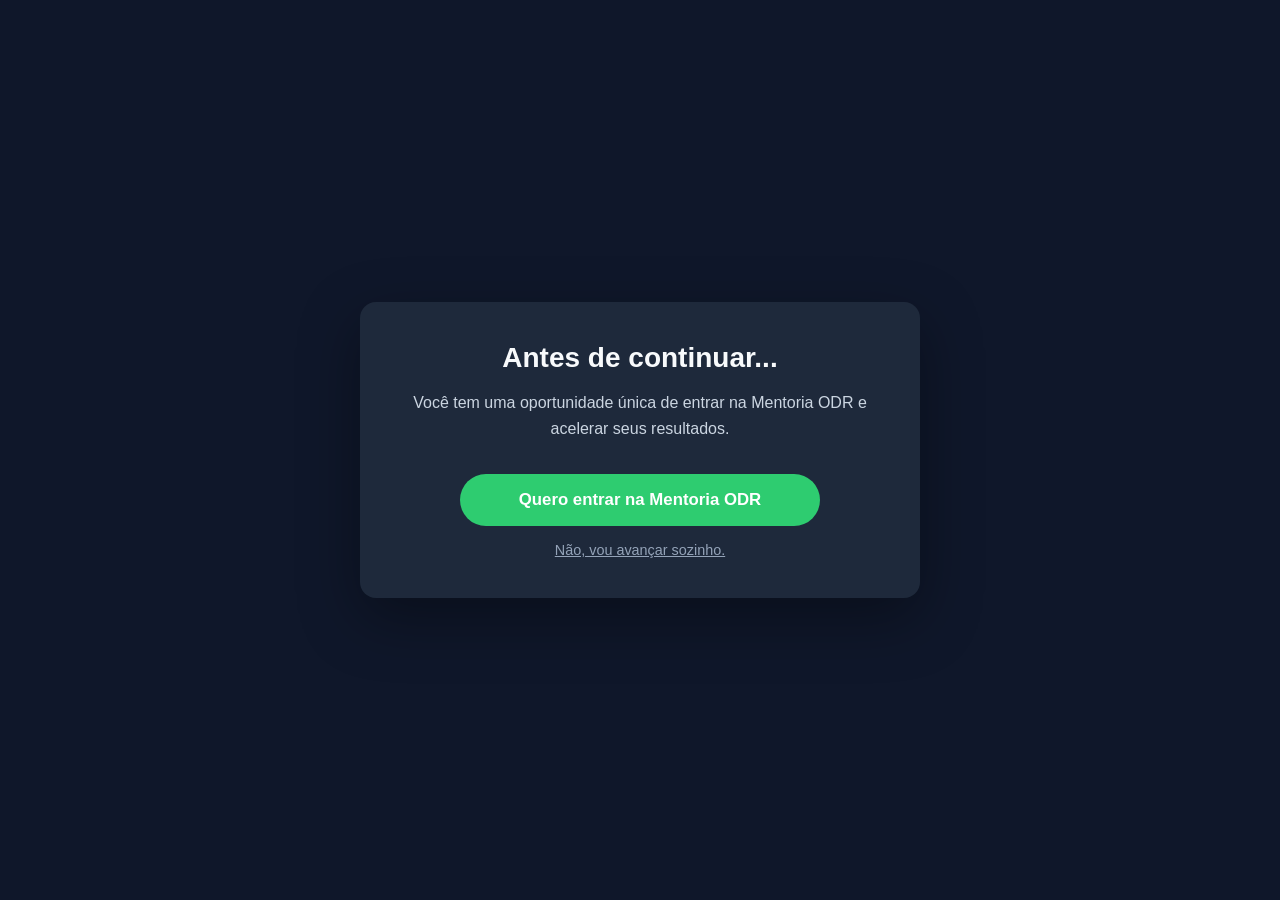
==== upsell/index.html @ 5ab21883 "Add upsell page with Kiwify upsell script" ====
<!DOCTYPE html>
<html lang="pt-BR">
<head>
  <meta charset="UTF-8">
  <meta name="viewport" content="width=device-width, initial-scale=1.0">
  <title>Mentoria ODR - Oferta Especial</title>
  <style>
    * {
      box-sizing: border-box;
    }
    body {
      margin: 0;
      font-family: -apple-system, BlinkMacSystemFont, "Segoe UI", Roboto, Helvetica, Arial, sans-serif;
      background: #0f172a;
      color: #f8fafc;
      min-height: 100vh;
      display: flex;
      align-items: center;
      justify-content: center;
      padding: 24px;
    }
    .card {
      max-width: 560px;
      width: 100%;
      background: #1e293b;
      border-radius: 16px;
      padding: 40px 32px;
      text-align: center;
      box-shadow: 0 20px 60px rgba(0,0,0,0.35);
    }
    h1 {
      font-size: 1.75rem;
      margin: 0 0 16px;
    }
    p {
      color: #cbd5e1;
      line-height: 1.6;
      margin: 0 0 32px;
    }
    #kiwify-upsell-aVFGDd5 {
      display: flex;
      flex-direction: column;
      align-items: center;
      gap: 16px;
    }
    #kiwify-upsell-trigger-aVFGDd5 {
      background: var(--kiwify-upsell-accept-bg, #2ECC70);
      color: var(--kiwify-upsell-accept-color, #FFFFFF);
      border: none;
      border-radius: 999px;
      padding: 16px 32px;
      font-size: 1.05rem;
      font-weight: 600;
      cursor: pointer;
      width: 100%;
      max-width: 360px;
    }
    #kiwify-upsell-cancel-trigger-aVFGDd5 {
      color: #94a3b8;
      font-size: 0.9rem;
      text-decoration: underline;
      cursor: pointer;
    }
  </style>
</head>
<body>
  <div class="card">
    <h1>Antes de continuar...</h1>
    <p>Você tem uma oportunidade única de entrar na Mentoria ODR e acelerar seus resultados.</p>

    <div id="kiwify-upsell-aVFGDd5" data-upsell-url="" data-downsell-url="" style="--kiwify-upsell-accept-bg:#2ECC70;--kiwify-upsell-accept-color:#FFFFFF">
      <button id="kiwify-upsell-trigger-aVFGDd5">Quero entrar na Mentoria ODR</button>
      <div id="kiwify-upsell-cancel-trigger-aVFGDd5">Não, vou avançar sozinho.</div>
    </div>
  </div>

  <script src="https://snippets.kiwify.com/upsell-v2/upsell.min.js"></script>
</body>
</html>
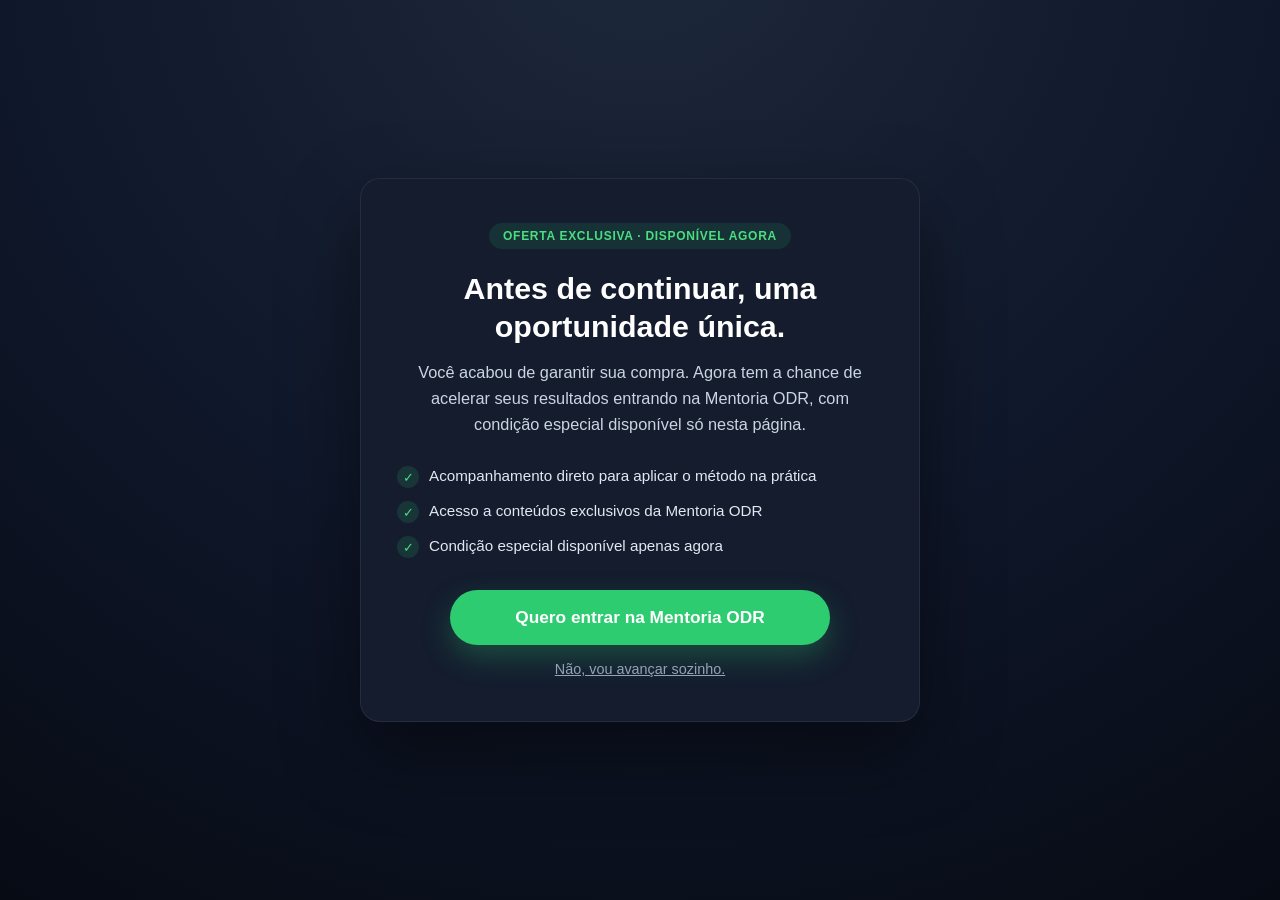
==== commit 610c0f87: "Improve upsell page layout, copy and visual hierarchy" ====
--- a/upsell/index.html
+++ b/upsell/index.html
@@ -11,31 +11,78 @@
     body {
       margin: 0;
       font-family: -apple-system, BlinkMacSystemFont, "Segoe UI", Roboto, Helvetica, Arial, sans-serif;
-      background: #0f172a;
+      background: radial-gradient(circle at 50% -10%, #1e293b 0%, #0f172a 55%, #070b14 100%);
       color: #f8fafc;
       min-height: 100vh;
       display: flex;
       align-items: center;
       justify-content: center;
-      padding: 24px;
+      padding: 32px 20px;
     }
     .card {
       max-width: 560px;
       width: 100%;
-      background: #1e293b;
-      border-radius: 16px;
-      padding: 40px 32px;
+      background: #141c2e;
+      border: 1px solid rgba(148, 163, 184, 0.12);
+      border-radius: 20px;
+      padding: 44px 36px;
       text-align: center;
-      box-shadow: 0 20px 60px rgba(0,0,0,0.35);
+      box-shadow: 0 30px 80px rgba(0, 0, 0, 0.45);
+    }
+    .badge {
+      display: inline-block;
+      background: rgba(46, 204, 112, 0.12);
+      color: #4ade80;
+      font-size: 0.75rem;
+      font-weight: 700;
+      letter-spacing: 0.06em;
+      text-transform: uppercase;
+      padding: 6px 14px;
+      border-radius: 999px;
+      margin-bottom: 20px;
     }
     h1 {
-      font-size: 1.75rem;
-      margin: 0 0 16px;
+      font-size: 1.9rem;
+      line-height: 1.25;
+      margin: 0 0 14px;
+      color: #ffffff;
     }
-    p {
+    p.subtitle {
       color: #cbd5e1;
       line-height: 1.6;
+      margin: 0 0 28px;
+      font-size: 1.02rem;
+    }
+    .benefits {
+      list-style: none;
       margin: 0 0 32px;
+      padding: 0;
+      text-align: left;
+      display: flex;
+      flex-direction: column;
+      gap: 12px;
+    }
+    .benefits li {
+      display: flex;
+      align-items: flex-start;
+      gap: 10px;
+      color: #e2e8f0;
+      font-size: 0.95rem;
+      line-height: 1.5;
+    }
+    .benefits li::before {
+      content: "✓";
+      flex-shrink: 0;
+      width: 22px;
+      height: 22px;
+      border-radius: 50%;
+      background: rgba(46, 204, 112, 0.15);
+      color: #4ade80;
+      font-size: 0.8rem;
+      display: flex;
+      align-items: center;
+      justify-content: center;
+      margin-top: 1px;
     }
     #kiwify-upsell-aVFGDd5 {
       display: flex;
@@ -43,17 +90,30 @@
       align-items: center;
       gap: 16px;
     }
+    /* Native form controls the Kiwify widget may render (select, input) —
+       kept generic so we don't fight the injected markup's own classes. */
+    #kiwify-upsell-aVFGDd5 select,
+    #kiwify-upsell-aVFGDd5 input {
+      font-family: inherit;
+      border-radius: 10px;
+    }
     #kiwify-upsell-trigger-aVFGDd5 {
       background: var(--kiwify-upsell-accept-bg, #2ECC70);
       color: var(--kiwify-upsell-accept-color, #FFFFFF);
       border: none;
       border-radius: 999px;
-      padding: 16px 32px;
-      font-size: 1.05rem;
-      font-weight: 600;
+      padding: 17px 32px;
+      font-size: 1.08rem;
+      font-weight: 700;
       cursor: pointer;
       width: 100%;
-      max-width: 360px;
+      max-width: 380px;
+      box-shadow: 0 12px 30px rgba(46, 204, 112, 0.28);
+      transition: transform 0.15s ease, box-shadow 0.15s ease;
+    }
+    #kiwify-upsell-trigger-aVFGDd5:hover {
+      transform: translateY(-1px);
+      box-shadow: 0 16px 36px rgba(46, 204, 112, 0.36);
     }
     #kiwify-upsell-cancel-trigger-aVFGDd5 {
       color: #94a3b8;
@@ -61,12 +121,22 @@
       text-decoration: underline;
       cursor: pointer;
     }
+    #kiwify-upsell-cancel-trigger-aVFGDd5:hover {
+      color: #cbd5e1;
+    }
   </style>
 </head>
 <body>
   <div class="card">
-    <h1>Antes de continuar...</h1>
-    <p>Você tem uma oportunidade única de entrar na Mentoria ODR e acelerar seus resultados.</p>
+    <span class="badge">Oferta exclusiva &middot; disponível agora</span>
+    <h1>Antes de continuar, uma oportunidade única.</h1>
+    <p class="subtitle">Você acabou de garantir sua compra. Agora tem a chance de acelerar seus resultados entrando na Mentoria ODR, com condição especial disponível só nesta página.</p>
+
+    <ul class="benefits">
+      <li>Acompanhamento direto para aplicar o método na prática</li>
+      <li>Acesso a conteúdos exclusivos da Mentoria ODR</li>
+      <li>Condição especial disponível apenas agora</li>
+    </ul>
 
     <div id="kiwify-upsell-aVFGDd5" data-upsell-url="" data-downsell-url="" style="--kiwify-upsell-accept-bg:#2ECC70;--kiwify-upsell-accept-color:#FFFFFF">
       <button id="kiwify-upsell-trigger-aVFGDd5">Quero entrar na Mentoria ODR</button>
